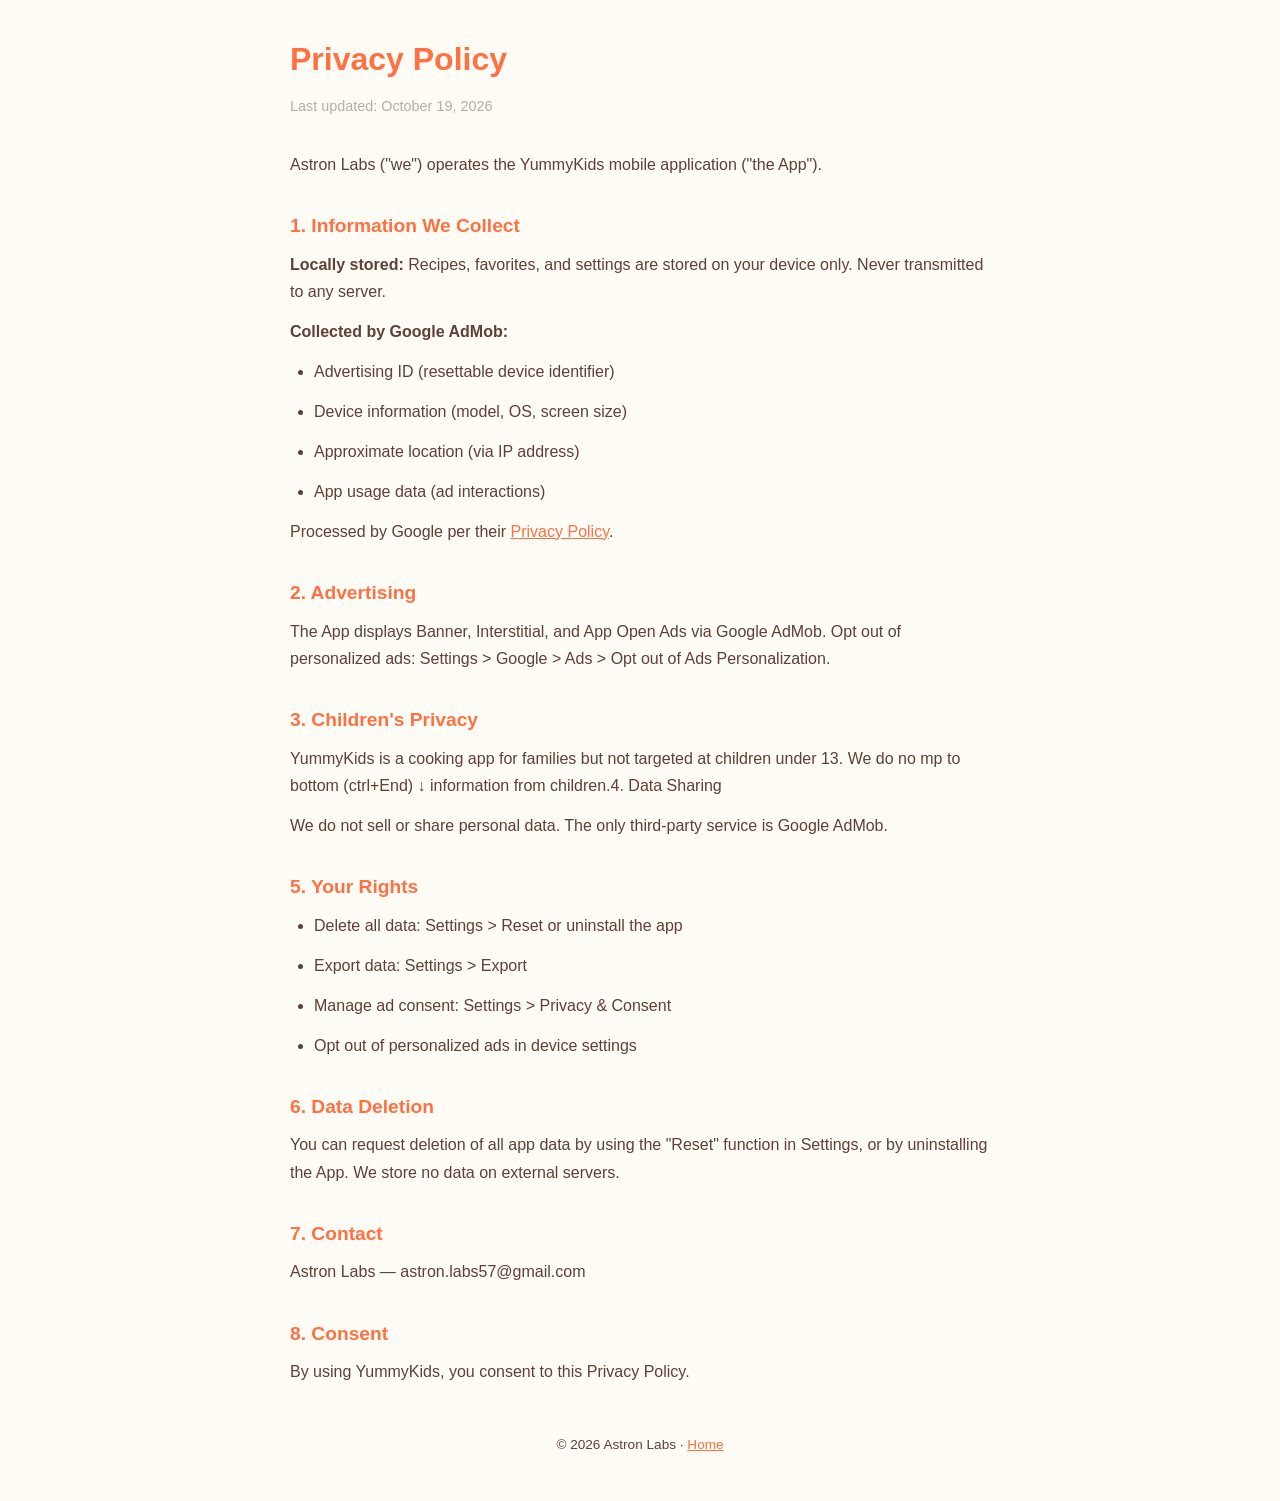
==== privacy.html @ 955a89ba "Create privacy.html" ====
<!DOCTYPE html>                                                                                                                                                                                                                   
  <html lang="en">                                                                                                                                                                                                                  
  <head>                                                                                                                                                                                                                            
      <meta charset="UTF-8">                                                                                                                                                                                                        
      <meta name="viewport" content="width=device-width, initial-scale=1.0">                                                                                                                                                        
      <title>Privacy Policy - YummyKids</title>                                                                                                                                                                                     
      <style>                                                                                                                                                                                                                       
          *{margin:0;padding:0;box-sizing:border-box}                                                                                                                                                                               
          body{font-family:-apple-system,BlinkMacSystemFont,'Segoe UI',Roboto,sans-serif;background:#FFFBF5;color:#3E2723;padding:2rem;line-height:1.7}                                                                             
          .container{max-width:700px;margin:0 auto}                                                                                                                                                                                 
          h1{color:#FF7043;margin-bottom:.5rem}                                                                                                                                                                                     
          h2{color:#FF7043;margin-top:2rem;margin-bottom:.5rem;font-size:1.2rem}                                                                                                                                                    
          p,li{color:#5D4037;margin-bottom:.8rem}                                                                                                                                                                                   
          ul{padding-left:1.5rem}                                                                                                                                                                                                   
          .updated{color:#BCAAA4;font-size:.9rem;margin-bottom:2rem}                                                                                                                                                                
          a{color:#FF7043}                                                                                                                                                                                                          
          footer{margin-top:3rem;text-align:center;font-size:.85rem;color:#BCAAA4}                                                                                                                                                  
      </style>                                                                                                                                                                                                                      
  </head>                                                                                                                                                                                                                           
  <body>                                                                                                                                                                                                                            
      <div class="container">                                                                                                                                                                                                       
          <h1>Privacy Policy</h1>                                                                                                                                                                                                   
          <p class="updated">Last updated: October 19, 2026</p>                                                                                                                                                                     
          <p>Astron Labs ("we") operates the YummyKids mobile application ("the App").</p>                                                                                                                                          
                                                                                                                                                                                                                                    
          <h2>1. Information We Collect</h2>                                                                                                                                                                                        
          <p><strong>Locally stored:</strong> Recipes, favorites, and settings are stored on your device only. Never transmitted to any server.</p>                                                                                 
          <p><strong>Collected by Google AdMob:</strong></p>                                                                                                                                                                        
          <ul>                                                                                                                                                                                                                      
              <li>Advertising ID (resettable device identifier)</li>                                                                                                                                                                
              <li>Device information (model, OS, screen size)</li>                                                                                                                                                                  
              <li>Approximate location (via IP address)</li>                                                                                                                                                                        
              <li>App usage data (ad interactions)</li>                                                                                                                                                                             
          </ul>                                                                                                                                                                                                                     
          <p>Processed by Google per their <a href="https://policies.google.com/privacy">Privacy Policy</a>.</p>                                                                                                                    
                                                                                                                                                                                                                                    
          <h2>2. Advertising</h2>                                                                                                                                                                                                   
          <p>The App displays Banner, Interstitial, and App Open Ads via Google AdMob. Opt out of personalized ads: Settings > Google > Ads > Opt out of Ads Personalization.</p>                                                   
                                                                                                                                                                                                                                    
          <h2>3. Children's Privacy</h2>                                                                                                                                                                                            
          <p>YummyKids is a cooking app for families but not targeted at children under 13. We do no   mp to bottom (ctrl+End) ↓ information from children.</

        <h2>4. Data Sharing</h2>
        <p>We do not sell or share personal data. The only third-party service is Google AdMob.</p>

        <h2>5. Your Rights</h2>
        <ul>
            <li>Delete all data: Settings > Reset or uninstall the app</li>
            <li>Export data: Settings > Export</li>
            <li>Manage ad consent: Settings > Privacy & Consent</li>
            <li>Opt out of personalized ads in device settings</li>
        </ul>

        <h2>6. Data Deletion</h2>
        <p>You can request deletion of all app data by using the "Reset" function in Settings, or by uninstalling the App. We store no data on external servers.</p>

        <h2>7. Contact</h2>
        <p>Astron Labs — astron.labs57@gmail.com</p>

        <h2>8. Consent</h2>
        <p>By using YummyKids, you consent to this Privacy Policy.</p>

        <footer><p>&copy; 2026 Astron Labs · <a href="/">Home</a></p></footer>
    </div>
</body>
</html>
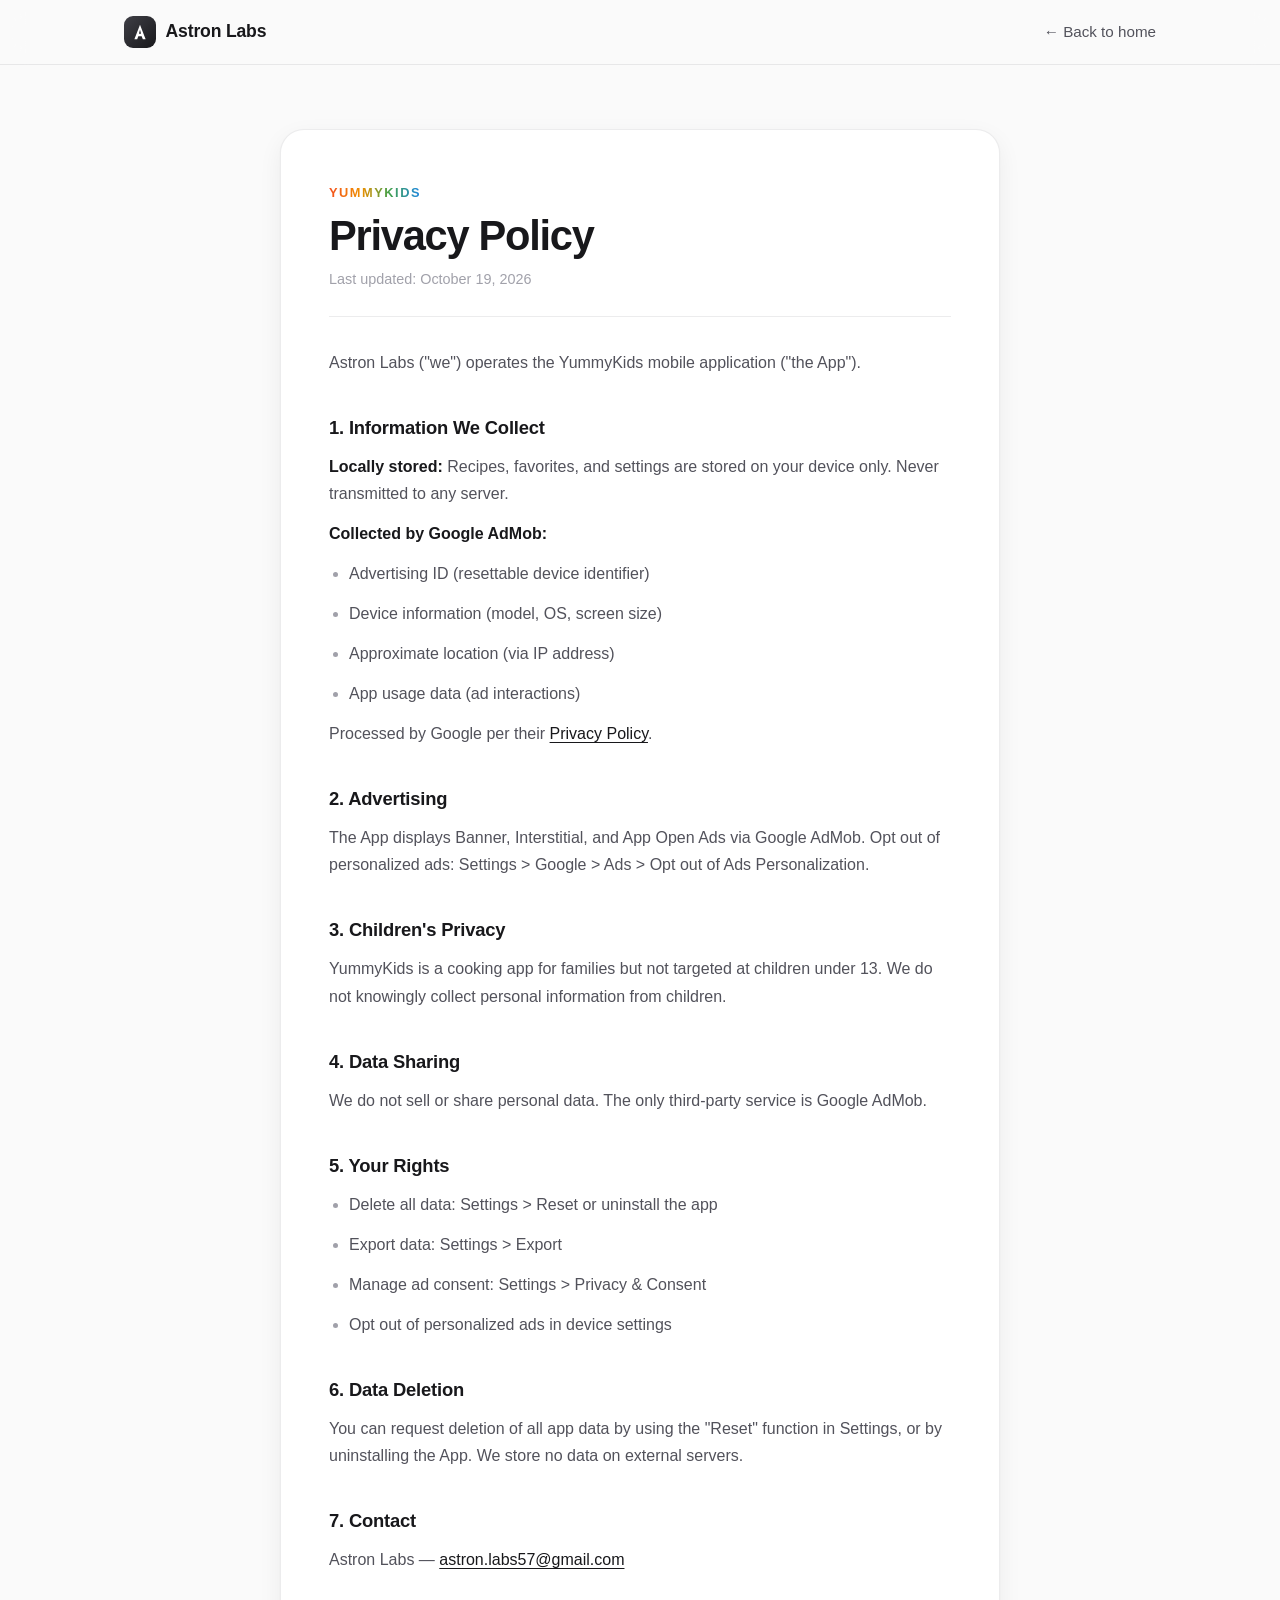
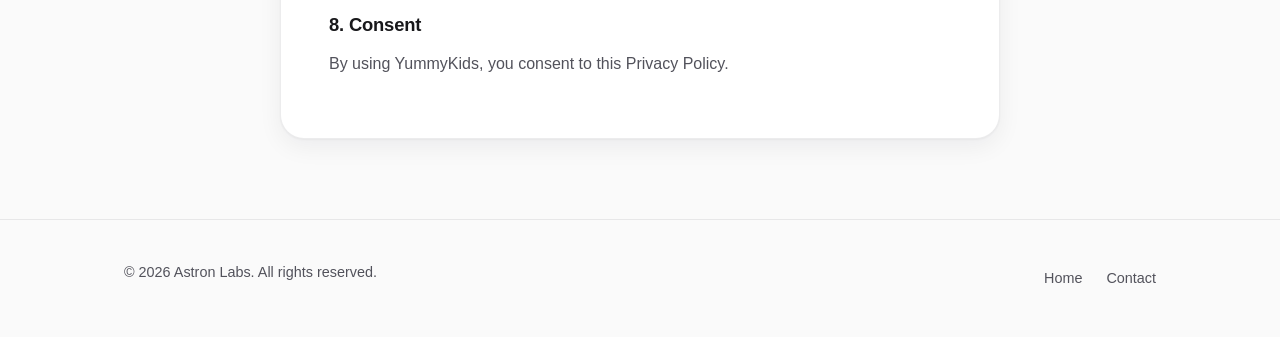
==== commit 9dd57e36: "Redesign homepage and privacy policy with monochrome brand - New landing page: sticky nav, hero, app" ====
--- a/privacy.html
+++ b/privacy.html
@@ -1,66 +1,135 @@
- <!DOCTYPE html>                                                                                                                                                                                                                   
-  <html lang="en">                                                                                                                                                                                                                  
-  <head>                                                                                                                                                                                                                            
-      <meta charset="UTF-8">                                                                                                                                                                                                        
-      <meta name="viewport" content="width=device-width, initial-scale=1.0">                                                                                                                                                        
-      <title>Privacy Policy - YummyKids</title>                                                                                                                                                                                     
-      <style>                                                                                                                                                                                                                       
-          *{margin:0;padding:0;box-sizing:border-box}                                                                                                                                                                               
-          body{font-family:-apple-system,BlinkMacSystemFont,'Segoe UI',Roboto,sans-serif;background:#FFFBF5;color:#3E2723;padding:2rem;line-height:1.7}                                                                             
-          .container{max-width:700px;margin:0 auto}                                                                                                                                                                                 
-          h1{color:#FF7043;margin-bottom:.5rem}                                                                                                                                                                                     
-          h2{color:#FF7043;margin-top:2rem;margin-bottom:.5rem;font-size:1.2rem}                                                                                                                                                    
-          p,li{color:#5D4037;margin-bottom:.8rem}                                                                                                                                                                                   
-          ul{padding-left:1.5rem}                                                                                                                                                                                                   
-          .updated{color:#BCAAA4;font-size:.9rem;margin-bottom:2rem}                                                                                                                                                                
-          a{color:#FF7043}                                                                                                                                                                                                          
-          footer{margin-top:3rem;text-align:center;font-size:.85rem;color:#BCAAA4}                                                                                                                                                  
-      </style>                                                                                                                                                                                                                      
-  </head>                                                                                                                                                                                                                           
-  <body>                                                                                                                                                                                                                            
-      <div class="container">                                                                                                                                                                                                       
-          <h1>Privacy Policy</h1>                                                                                                                                                                                                   
-          <p class="updated">Last updated: October 19, 2026</p>                                                                                                                                                                     
-          <p>Astron Labs ("we") operates the YummyKids mobile application ("the App").</p>                                                                                                                                          
-                                                                                                                                                                                                                                    
-          <h2>1. Information We Collect</h2>                                                                                                                                                                                        
-          <p><strong>Locally stored:</strong> Recipes, favorites, and settings are stored on your device only. Never transmitted to any server.</p>                                                                                 
-          <p><strong>Collected by Google AdMob:</strong></p>                                                                                                                                                                        
-          <ul>                                                                                                                                                                                                                      
-              <li>Advertising ID (resettable device identifier)</li>                                                                                                                                                                
-              <li>Device information (model, OS, screen size)</li>                                                                                                                                                                  
-              <li>Approximate location (via IP address)</li>                                                                                                                                                                        
-              <li>App usage data (ad interactions)</li>                                                                                                                                                                             
-          </ul>                                                                                                                                                                                                                     
-          <p>Processed by Google per their <a href="https://policies.google.com/privacy">Privacy Policy</a>.</p>                                                                                                                    
-                                                                                                                                                                                                                                    
-          <h2>2. Advertising</h2>                                                                                                                                                                                                   
-          <p>The App displays Banner, Interstitial, and App Open Ads via Google AdMob. Opt out of personalized ads: Settings > Google > Ads > Opt out of Ads Personalization.</p>                                                   
-                                                                                                                                                                                                                                    
-          <h2>3. Children's Privacy</h2>                                                                                                                                                                                            
-          <p>YummyKids is a cooking app for families but not targeted at children under 13. We do no   mp to bottom (ctrl+End) ↓ information from children.</
+<!DOCTYPE html>
+<html lang="en">
+<head>
+    <meta charset="UTF-8">
+    <meta name="viewport" content="width=device-width, initial-scale=1.0">
+    <title>Privacy Policy – YummyKids · Astron Labs</title>
+    <meta name="description" content="Privacy Policy for the YummyKids Android app by Astron Labs.">
+    <meta name="theme-color" content="#18181B">
+    <link rel="canonical" href="https://astronlabs.dev/privacy.html">
+    <link rel="icon" href="data:image/svg+xml,%3Csvg xmlns='http://www.w3.org/2000/svg' viewBox='0 0 64 64'%3E%3Cdefs%3E%3ClinearGradient id='g' x1='0' y1='0' x2='1' y2='1'%3E%3Cstop offset='0' stop-color='%233F3F46'/%3E%3Cstop offset='1' stop-color='%2318181B'/%3E%3C/linearGradient%3E%3C/defs%3E%3Crect width='64' height='64' rx='16' fill='url(%23g)'/%3E%3Cpath d='M32 14 46 50h-7l-3-8H28l-3 8h-7zm0 12-2.6 10h5.2z' fill='%23fff'/%3E%3C/svg%3E">
+    <style>
+        :root{
+            --bg:#FAFAFA;--surface:#FFFFFF;--text:#18181B;--muted:#52525B;--subtle:#A1A1AA;
+            --border:rgba(24,24,27,.08);--brand:#27272A;--brand-strong:#18181B;--brand-light:#3F3F46;--on-brand:#fff;
+            --accent-grad:linear-gradient(90deg,#F4511E,#EF8F00 35%,#43A047 65%,#1E88E5);
+            --shadow:0 1px 2px rgba(24,24,27,.04),0 8px 24px rgba(24,24,27,.06);
+        }
+        @media (prefers-color-scheme:dark){
+            :root{
+                --bg:#0A0A0B;--surface:#18181B;--text:#FAFAFA;--muted:#A1A1AA;--subtle:#71717A;
+                --border:rgba(255,255,255,.08);--brand:#E4E4E7;--brand-strong:#FAFAFA;--brand-light:#D4D4D8;--on-brand:#18181B;
+                --accent-grad:linear-gradient(90deg,#FF8A65,#FFC046 35%,#81C784 65%,#64B5F6);
+                --shadow:0 1px 2px rgba(0,0,0,.3),0 8px 24px rgba(0,0,0,.25);
+            }
+        }
+        *{margin:0;padding:0;box-sizing:border-box}
+        body{font-family:Inter,-apple-system,BlinkMacSystemFont,'Segoe UI',Roboto,'Helvetica Neue',Arial,sans-serif;background:var(--bg);color:var(--text);line-height:1.7;-webkit-font-smoothing:antialiased}
+        a{color:inherit}
+        a:focus-visible{outline:3px solid var(--brand);outline-offset:3px;border-radius:6px}
+        .wrap{max-width:1080px;margin:0 auto;padding:0 1.5rem}
 
-        <h2>4. Data Sharing</h2>
-        <p>We do not sell or share personal data. The only third-party service is Google AdMob.</p>
+        header{position:sticky;top:0;z-index:5;backdrop-filter:saturate(180%) blur(12px);-webkit-backdrop-filter:saturate(180%) blur(12px);background:color-mix(in srgb,var(--bg) 80%,transparent);border-bottom:1px solid var(--border)}
+        .nav{display:flex;align-items:center;justify-content:space-between;height:64px}
+        .logo{display:flex;align-items:center;gap:.6rem;font-weight:700;font-size:1.1rem;letter-spacing:-.01em;text-decoration:none}
+        .logo-mark{width:32px;height:32px;border-radius:9px;background:linear-gradient(135deg,var(--brand-light),var(--brand-strong));color:var(--on-brand);display:grid;place-items:center}
+        .back{text-decoration:none;color:var(--muted);font-size:.95rem;font-weight:500}
+        .back:hover{color:var(--text)}
 
-        <h2>5. Your Rights</h2>
-        <ul>
-            <li>Delete all data: Settings > Reset or uninstall the app</li>
-            <li>Export data: Settings > Export</li>
-            <li>Manage ad consent: Settings > Privacy & Consent</li>
-            <li>Opt out of personalized ads in device settings</li>
-        </ul>
+        main{padding:4rem 0 5rem}
+        .doc{max-width:720px;margin:0 auto;background:var(--surface);border:1px solid var(--border);border-radius:24px;box-shadow:var(--shadow);padding:3rem}
+        .kicker{font-weight:700;font-size:.8rem;letter-spacing:.12em;text-transform:uppercase;background:var(--accent-grad);-webkit-background-clip:text;background-clip:text;color:transparent}
+        h1{font-size:clamp(2rem,5vw,2.6rem);letter-spacing:-.03em;line-height:1.15;margin:.4rem 0 .5rem}
+        .updated{color:var(--subtle);font-size:.9rem;margin-bottom:2rem;padding-bottom:1.5rem;border-bottom:1px solid var(--border)}
+        h2{font-size:1.15rem;letter-spacing:-.01em;margin:2.25rem 0 .6rem}
+        p,li{color:var(--muted);margin-bottom:.8rem}
+        strong{color:var(--text)}
+        ul{padding-left:1.25rem}
+        li::marker{color:var(--subtle)}
+        .doc a{text-decoration:underline;text-underline-offset:3px;color:var(--text)}
 
-        <h2>6. Data Deletion</h2>
-        <p>You can request deletion of all app data by using the "Reset" function in Settings, or by uninstalling the App. We store no data on external servers.</p>
+        footer{padding:2.5rem 0;border-top:1px solid var(--border);color:var(--subtle);font-size:.9rem}
+        .foot{display:flex;justify-content:space-between;align-items:center;gap:1rem;flex-wrap:wrap}
+        .foot nav{display:flex;gap:1.5rem}
+        .foot a{text-decoration:none;color:var(--muted)}
+        .foot a:hover{color:var(--brand-strong)}
 
-        <h2>7. Contact</h2>
-        <p>Astron Labs — astron.labs57@gmail.com</p>
+        @media (max-width:640px){
+            main{padding:2rem 0 3rem}
+            .doc{padding:1.75rem 1.35rem;border-radius:18px}
+            .foot{flex-direction:column;text-align:center}
+        }
+    </style>
+</head>
+<body>
+    <header>
+        <div class="wrap nav">
+            <a class="logo" href="/" aria-label="Astron Labs home">
+                <span class="logo-mark" aria-hidden="true">
+                    <svg width="18" height="18" viewBox="0 0 64 64"><path d="M32 6 52 58h-10l-4-11H26l-4 11H12zm0 18-3.8 14h7.6z" fill="currentColor"/></svg>
+                </span>
+                Astron Labs
+            </a>
+            <a class="back" href="/">&larr; Back to home</a>
+        </div>
+    </header>
 
-        <h2>8. Consent</h2>
-        <p>By using YummyKids, you consent to this Privacy Policy.</p>
+    <main>
+        <div class="wrap">
+            <article class="doc">
+                <span class="kicker">YummyKids</span>
+                <h1>Privacy Policy</h1>
+                <p class="updated">Last updated: October 19, 2026</p>
+                <p>Astron Labs ("we") operates the YummyKids mobile application ("the App").</p>
 
-        <footer><p>&copy; 2026 Astron Labs · <a href="/">Home</a></p></footer>
-    </div>
+                <h2>1. Information We Collect</h2>
+                <p><strong>Locally stored:</strong> Recipes, favorites, and settings are stored on your device only. Never transmitted to any server.</p>
+                <p><strong>Collected by Google AdMob:</strong></p>
+                <ul>
+                    <li>Advertising ID (resettable device identifier)</li>
+                    <li>Device information (model, OS, screen size)</li>
+                    <li>Approximate location (via IP address)</li>
+                    <li>App usage data (ad interactions)</li>
+                </ul>
+                <p>Processed by Google per their <a href="https://policies.google.com/privacy" target="_blank" rel="noopener">Privacy Policy</a>.</p>
+
+                <h2>2. Advertising</h2>
+                <p>The App displays Banner, Interstitial, and App Open Ads via Google AdMob. Opt out of personalized ads: Settings &gt; Google &gt; Ads &gt; Opt out of Ads Personalization.</p>
+
+                <h2>3. Children's Privacy</h2>
+                <p>YummyKids is a cooking app for families but not targeted at children under 13. We do not knowingly collect personal information from children.</p>
+
+                <h2>4. Data Sharing</h2>
+                <p>We do not sell or share personal data. The only third-party service is Google AdMob.</p>
+
+                <h2>5. Your Rights</h2>
+                <ul>
+                    <li>Delete all data: Settings &gt; Reset or uninstall the app</li>
+                    <li>Export data: Settings &gt; Export</li>
+                    <li>Manage ad consent: Settings &gt; Privacy &amp; Consent</li>
+                    <li>Opt out of personalized ads in device settings</li>
+                </ul>
+
+                <h2>6. Data Deletion</h2>
+                <p>You can request deletion of all app data by using the "Reset" function in Settings, or by uninstalling the App. We store no data on external servers.</p>
+
+                <h2>7. Contact</h2>
+                <p>Astron Labs — <a href="mailto:astron.labs57@gmail.com">astron.labs57@gmail.com</a></p>
+
+                <h2>8. Consent</h2>
+                <p>By using YummyKids, you consent to this Privacy Policy.</p>
+            </article>
+        </div>
+    </main>
+
+    <footer>
+        <div class="wrap foot">
+            <p>&copy; 2026 Astron Labs. All rights reserved.</p>
+            <nav aria-label="Footer">
+                <a href="/">Home</a>
+                <a href="mailto:astron.labs57@gmail.com">Contact</a>
+            </nav>
+        </div>
+    </footer>
 </body>
-</html>            
+</html>
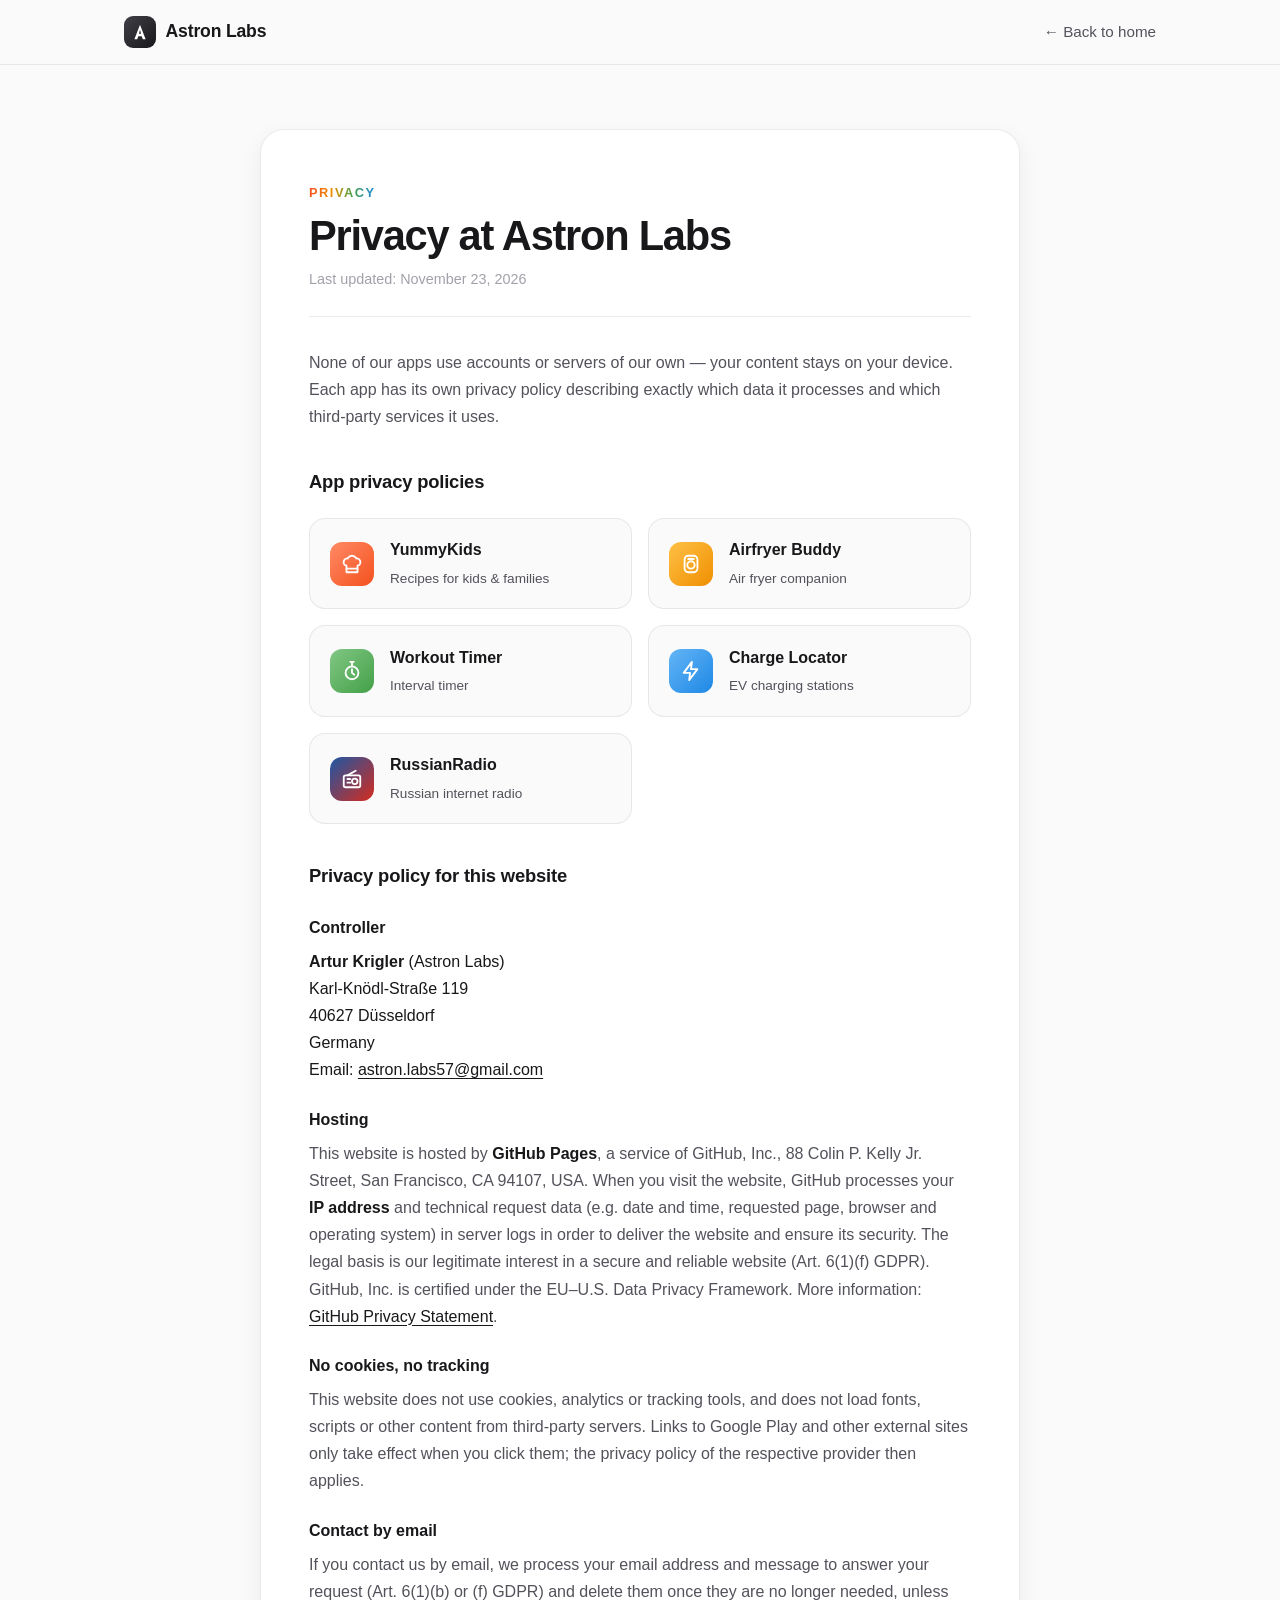
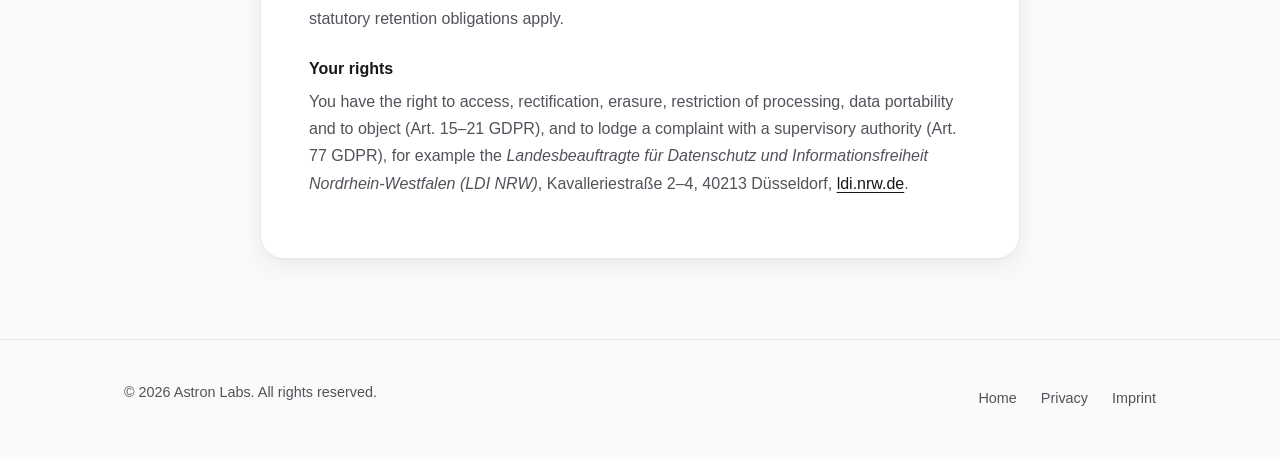
==== commit 6cc9ead4: "Add per-app privacy policies, imprint and RussianRadio policy - Per-app policies under /privacy/ (Yu" ====
--- a/privacy.html
+++ b/privacy.html
@@ -3,71 +3,18 @@
 <head>
     <meta charset="UTF-8">
     <meta name="viewport" content="width=device-width, initial-scale=1.0">
-    <title>Privacy Policy – YummyKids · Astron Labs</title>
-    <meta name="description" content="Privacy Policy for the YummyKids Android app by Astron Labs.">
+    <title>Privacy · Astron Labs</title>
+    <meta name="description" content="Privacy policies for all Astron Labs apps and for the astronlabs.dev website.">
     <meta name="theme-color" content="#18181B">
     <link rel="canonical" href="https://astronlabs.dev/privacy.html">
     <link rel="icon" href="data:image/svg+xml,%3Csvg xmlns='http://www.w3.org/2000/svg' viewBox='0 0 64 64'%3E%3Cdefs%3E%3ClinearGradient id='g' x1='0' y1='0' x2='1' y2='1'%3E%3Cstop offset='0' stop-color='%233F3F46'/%3E%3Cstop offset='1' stop-color='%2318181B'/%3E%3C/linearGradient%3E%3C/defs%3E%3Crect width='64' height='64' rx='16' fill='url(%23g)'/%3E%3Cpath d='M32 14 46 50h-7l-3-8H28l-3 8h-7zm0 12-2.6 10h5.2z' fill='%23fff'/%3E%3C/svg%3E">
-    <style>
-        :root{
-            --bg:#FAFAFA;--surface:#FFFFFF;--text:#18181B;--muted:#52525B;--subtle:#A1A1AA;
-            --border:rgba(24,24,27,.08);--brand:#27272A;--brand-strong:#18181B;--brand-light:#3F3F46;--on-brand:#fff;
-            --accent-grad:linear-gradient(90deg,#F4511E,#EF8F00 35%,#43A047 65%,#1E88E5);
-            --shadow:0 1px 2px rgba(24,24,27,.04),0 8px 24px rgba(24,24,27,.06);
-        }
-        @media (prefers-color-scheme:dark){
-            :root{
-                --bg:#0A0A0B;--surface:#18181B;--text:#FAFAFA;--muted:#A1A1AA;--subtle:#71717A;
-                --border:rgba(255,255,255,.08);--brand:#E4E4E7;--brand-strong:#FAFAFA;--brand-light:#D4D4D8;--on-brand:#18181B;
-                --accent-grad:linear-gradient(90deg,#FF8A65,#FFC046 35%,#81C784 65%,#64B5F6);
-                --shadow:0 1px 2px rgba(0,0,0,.3),0 8px 24px rgba(0,0,0,.25);
-            }
-        }
-        *{margin:0;padding:0;box-sizing:border-box}
-        body{font-family:Inter,-apple-system,BlinkMacSystemFont,'Segoe UI',Roboto,'Helvetica Neue',Arial,sans-serif;background:var(--bg);color:var(--text);line-height:1.7;-webkit-font-smoothing:antialiased}
-        a{color:inherit}
-        a:focus-visible{outline:3px solid var(--brand);outline-offset:3px;border-radius:6px}
-        .wrap{max-width:1080px;margin:0 auto;padding:0 1.5rem}
-
-        header{position:sticky;top:0;z-index:5;backdrop-filter:saturate(180%) blur(12px);-webkit-backdrop-filter:saturate(180%) blur(12px);background:color-mix(in srgb,var(--bg) 80%,transparent);border-bottom:1px solid var(--border)}
-        .nav{display:flex;align-items:center;justify-content:space-between;height:64px}
-        .logo{display:flex;align-items:center;gap:.6rem;font-weight:700;font-size:1.1rem;letter-spacing:-.01em;text-decoration:none}
-        .logo-mark{width:32px;height:32px;border-radius:9px;background:linear-gradient(135deg,var(--brand-light),var(--brand-strong));color:var(--on-brand);display:grid;place-items:center}
-        .back{text-decoration:none;color:var(--muted);font-size:.95rem;font-weight:500}
-        .back:hover{color:var(--text)}
-
-        main{padding:4rem 0 5rem}
-        .doc{max-width:720px;margin:0 auto;background:var(--surface);border:1px solid var(--border);border-radius:24px;box-shadow:var(--shadow);padding:3rem}
-        .kicker{font-weight:700;font-size:.8rem;letter-spacing:.12em;text-transform:uppercase;background:var(--accent-grad);-webkit-background-clip:text;background-clip:text;color:transparent}
-        h1{font-size:clamp(2rem,5vw,2.6rem);letter-spacing:-.03em;line-height:1.15;margin:.4rem 0 .5rem}
-        .updated{color:var(--subtle);font-size:.9rem;margin-bottom:2rem;padding-bottom:1.5rem;border-bottom:1px solid var(--border)}
-        h2{font-size:1.15rem;letter-spacing:-.01em;margin:2.25rem 0 .6rem}
-        p,li{color:var(--muted);margin-bottom:.8rem}
-        strong{color:var(--text)}
-        ul{padding-left:1.25rem}
-        li::marker{color:var(--subtle)}
-        .doc a{text-decoration:underline;text-underline-offset:3px;color:var(--text)}
-
-        footer{padding:2.5rem 0;border-top:1px solid var(--border);color:var(--subtle);font-size:.9rem}
-        .foot{display:flex;justify-content:space-between;align-items:center;gap:1rem;flex-wrap:wrap}
-        .foot nav{display:flex;gap:1.5rem}
-        .foot a{text-decoration:none;color:var(--muted)}
-        .foot a:hover{color:var(--brand-strong)}
-
-        @media (max-width:640px){
-            main{padding:2rem 0 3rem}
-            .doc{padding:1.75rem 1.35rem;border-radius:18px}
-            .foot{flex-direction:column;text-align:center}
-        }
-    </style>
+    <link rel="stylesheet" href="/assets/legal.css">
 </head>
 <body>
     <header>
         <div class="wrap nav">
             <a class="logo" href="/" aria-label="Astron Labs home">
-                <span class="logo-mark" aria-hidden="true">
-                    <svg width="18" height="18" viewBox="0 0 64 64"><path d="M32 6 52 58h-10l-4-11H26l-4 11H12zm0 18-3.8 14h7.6z" fill="currentColor"/></svg>
-                </span>
+                <span class="logo-mark" aria-hidden="true"><svg width="18" height="18" viewBox="0 0 64 64"><path d="M32 6 52 58h-10l-4-11H26l-4 11H12zm0 18-3.8 14h7.6z" fill="currentColor"/></svg></span>
                 Astron Labs
             </a>
             <a class="back" href="/">&larr; Back to home</a>
@@ -77,47 +24,57 @@
     <main>
         <div class="wrap">
             <article class="doc">
-                <span class="kicker">YummyKids</span>
-                <h1>Privacy Policy</h1>
-                <p class="updated">Last updated: October 19, 2026</p>
-                <p>Astron Labs ("we") operates the YummyKids mobile application ("the App").</p>
+                <span class="kicker">Privacy</span>
+                <h1>Privacy at Astron Labs</h1>
+                <p class="updated">Last updated: November 23, 2026</p>
 
-                <h2>1. Information We Collect</h2>
-                <p><strong>Locally stored:</strong> Recipes, favorites, and settings are stored on your device only. Never transmitted to any server.</p>
-                <p><strong>Collected by Google AdMob:</strong></p>
-                <ul>
-                    <li>Advertising ID (resettable device identifier)</li>
-                    <li>Device information (model, OS, screen size)</li>
-                    <li>Approximate location (via IP address)</li>
-                    <li>App usage data (ad interactions)</li>
-                </ul>
-                <p>Processed by Google per their <a href="https://policies.google.com/privacy" target="_blank" rel="noopener">Privacy Policy</a>.</p>
+                <p>None of our apps use accounts or servers of our own — your content stays on your device. Each app has its own privacy policy describing exactly which data it processes and which third-party services it uses.</p>
 
-                <h2>2. Advertising</h2>
-                <p>The App displays Banner, Interstitial, and App Open Ads via Google AdMob. Opt out of personalized ads: Settings &gt; Google &gt; Ads &gt; Opt out of Ads Personalization.</p>
+                <h2 id="apps">App privacy policies</h2>
+                <div class="policies">
+                    <a class="policy" style="--c:#F4511E;--c1:#FF8A65" href="/privacy/yummykids.html">
+                        <span class="policy-icon" aria-hidden="true"><svg viewBox="0 0 24 24" fill="none" stroke="currentColor" stroke-width="2" stroke-linecap="round" stroke-linejoin="round"><path d="M6 13.87A4 4 0 0 1 7.41 6a5.11 5.11 0 0 1 1.05-1.54 5 5 0 0 1 7.08 0A5.11 5.11 0 0 1 16.59 6 4 4 0 0 1 18 13.87V21H6z"/><path d="M6 17h12"/></svg></span>
+                        <span><strong>YummyKids</strong><span class="sub">Recipes for kids &amp; families</span></span>
+                    </a>
+                    <a class="policy" style="--c:#EF8F00;--c1:#FFC046" href="/privacy/airfryerbuddy.html">
+                        <span class="policy-icon" aria-hidden="true"><svg viewBox="0 0 24 24" fill="none" stroke="currentColor" stroke-width="2" stroke-linecap="round" stroke-linejoin="round"><rect x="5" y="3" width="14" height="18" rx="4"/><circle cx="12" cy="13" r="4"/><path d="M9 6.5h6"/></svg></span>
+                        <span><strong>Airfryer Buddy</strong><span class="sub">Air fryer companion</span></span>
+                    </a>
+                    <a class="policy" style="--c:#43A047;--c1:#81C784" href="/privacy/workouttimer.html">
+                        <span class="policy-icon" aria-hidden="true"><svg viewBox="0 0 24 24" fill="none" stroke="currentColor" stroke-width="2" stroke-linecap="round" stroke-linejoin="round"><circle cx="12" cy="14" r="7"/><path d="M12 10v4l2.5 2M10 2h4M12 2v5"/></svg></span>
+                        <span><strong>Workout Timer</strong><span class="sub">Interval timer</span></span>
+                    </a>
+                    <a class="policy" style="--c:#1E88E5;--c1:#64B5F6" href="/privacy/chargelocator.html">
+                        <span class="policy-icon" aria-hidden="true"><svg viewBox="0 0 24 24" fill="none" stroke="currentColor" stroke-width="2" stroke-linecap="round" stroke-linejoin="round"><path d="M13 2 4 14h7l-1 8 9-12h-7z"/></svg></span>
+                        <span><strong>Charge Locator</strong><span class="sub">EV charging stations</span></span>
+                    </a>
+                    <a class="policy" style="--c:#D52B1E;--c1:#1C57A5" href="/privacy/russianradio.html">
+                        <span class="policy-icon" aria-hidden="true"><svg viewBox="0 0 24 24" fill="none" stroke="currentColor" stroke-width="2" stroke-linecap="round" stroke-linejoin="round"><rect x="3" y="8" width="18" height="13" rx="2"/><path d="m7 8 9-5"/><circle cx="15" cy="14.5" r="3"/><path d="M7 12h3M7 16h3"/></svg></span>
+                        <span><strong>RussianRadio</strong><span class="sub">Russian internet radio</span></span>
+                    </a>
+                </div>
 
-                <h2>3. Children's Privacy</h2>
-                <p>YummyKids is a cooking app for families but not targeted at children under 13. We do not knowingly collect personal information from children.</p>
+                <h2 id="website">Privacy policy for this website</h2>
+                <h3>Controller</h3>
+                <address>
+                    <strong>Artur Krigler</strong> (Astron Labs)<br>
+                    Karl-Knödl-Straße 119<br>
+                    40627 Düsseldorf<br>
+                    Germany<br>
+                    Email: <a href="mailto:astron.labs57@gmail.com">astron.labs57@gmail.com</a>
+                </address>
 
-                <h2>4. Data Sharing</h2>
-                <p>We do not sell or share personal data. The only third-party service is Google AdMob.</p>
+                <h3>Hosting</h3>
+                <p>This website is hosted by <strong>GitHub Pages</strong>, a service of GitHub, Inc., 88 Colin P. Kelly Jr. Street, San Francisco, CA 94107, USA. When you visit the website, GitHub processes your <strong>IP address</strong> and technical request data (e.g. date and time, requested page, browser and operating system) in server logs in order to deliver the website and ensure its security. The legal basis is our legitimate interest in a secure and reliable website (Art. 6(1)(f) GDPR). GitHub, Inc. is certified under the EU–U.S. Data Privacy Framework. More information: <a href="https://docs.github.com/en/site-policy/privacy-policies/github-general-privacy-statement" target="_blank" rel="noopener">GitHub Privacy Statement</a>.</p>
 
-                <h2>5. Your Rights</h2>
-                <ul>
-                    <li>Delete all data: Settings &gt; Reset or uninstall the app</li>
-                    <li>Export data: Settings &gt; Export</li>
-                    <li>Manage ad consent: Settings &gt; Privacy &amp; Consent</li>
-                    <li>Opt out of personalized ads in device settings</li>
-                </ul>
+                <h3>No cookies, no tracking</h3>
+                <p>This website does not use cookies, analytics or tracking tools, and does not load fonts, scripts or other content from third-party servers. Links to Google Play and other external sites only take effect when you click them; the privacy policy of the respective provider then applies.</p>
 
-                <h2>6. Data Deletion</h2>
-                <p>You can request deletion of all app data by using the "Reset" function in Settings, or by uninstalling the App. We store no data on external servers.</p>
+                <h3>Contact by email</h3>
+                <p>If you contact us by email, we process your email address and message to answer your request (Art. 6(1)(b) or (f) GDPR) and delete them once they are no longer needed, unless statutory retention obligations apply.</p>
 
-                <h2>7. Contact</h2>
-                <p>Astron Labs — <a href="mailto:astron.labs57@gmail.com">astron.labs57@gmail.com</a></p>
-
-                <h2>8. Consent</h2>
-                <p>By using YummyKids, you consent to this Privacy Policy.</p>
+                <h3>Your rights</h3>
+                <p>You have the right to access, rectification, erasure, restriction of processing, data portability and to object (Art. 15–21 GDPR), and to lodge a complaint with a supervisory authority (Art. 77 GDPR), for example the <em>Landesbeauftragte für Datenschutz und Informationsfreiheit Nordrhein-Westfalen (LDI NRW)</em>, Kavalleriestraße 2–4, 40213 Düsseldorf, <a href="https://www.ldi.nrw.de" target="_blank" rel="noopener">ldi.nrw.de</a>.</p>
             </article>
         </div>
     </main>
@@ -127,7 +84,8 @@
             <p>&copy; 2026 Astron Labs. All rights reserved.</p>
             <nav aria-label="Footer">
                 <a href="/">Home</a>
-                <a href="mailto:astron.labs57@gmail.com">Contact</a>
+                <a href="/privacy.html">Privacy</a>
+                <a href="/impressum.html">Imprint</a>
             </nav>
         </div>
     </footer>
--- a/assets/legal.css
+++ b/assets/legal.css
@@ -0,0 +1,87 @@
+/* Shared styles for legal pages (privacy policies, imprint). Matches the monochrome brand of index.html. */
+:root{
+    --bg:#FAFAFA;--surface:#FFFFFF;--text:#18181B;--muted:#52525B;--subtle:#A1A1AA;
+    --border:rgba(24,24,27,.08);--brand:#27272A;--brand-strong:#18181B;--brand-light:#3F3F46;--on-brand:#fff;
+    --accent-grad:linear-gradient(90deg,#F4511E,#EF8F00 35%,#43A047 65%,#1E88E5);
+    --shadow:0 1px 2px rgba(24,24,27,.04),0 8px 24px rgba(24,24,27,.06);
+    --shadow-lg:0 2px 4px rgba(24,24,27,.05),0 20px 40px rgba(24,24,27,.10);
+}
+@media (prefers-color-scheme:dark){
+    :root{
+        --bg:#0A0A0B;--surface:#18181B;--text:#FAFAFA;--muted:#A1A1AA;--subtle:#71717A;
+        --border:rgba(255,255,255,.08);--brand:#E4E4E7;--brand-strong:#FAFAFA;--brand-light:#D4D4D8;--on-brand:#18181B;
+        --accent-grad:linear-gradient(90deg,#FF8A65,#FFC046 35%,#81C784 65%,#64B5F6);
+        --shadow:0 1px 2px rgba(0,0,0,.3),0 8px 24px rgba(0,0,0,.25);
+        --shadow-lg:0 2px 4px rgba(0,0,0,.3),0 20px 40px rgba(0,0,0,.4);
+    }
+}
+*{margin:0;padding:0;box-sizing:border-box}
+body{font-family:Inter,-apple-system,BlinkMacSystemFont,'Segoe UI',Roboto,'Helvetica Neue',Arial,sans-serif;background:var(--bg);color:var(--text);line-height:1.7;-webkit-font-smoothing:antialiased}
+a{color:inherit}
+a:focus-visible{outline:3px solid var(--brand);outline-offset:3px;border-radius:6px}
+.wrap{max-width:1080px;margin:0 auto;padding:0 1.5rem}
+
+/* Header */
+header{position:sticky;top:0;z-index:5;backdrop-filter:saturate(180%) blur(12px);-webkit-backdrop-filter:saturate(180%) blur(12px);background:color-mix(in srgb,var(--bg) 80%,transparent);border-bottom:1px solid var(--border)}
+.nav{display:flex;align-items:center;justify-content:space-between;height:64px;gap:1rem}
+.logo{display:flex;align-items:center;gap:.6rem;font-weight:700;font-size:1.1rem;letter-spacing:-.01em;text-decoration:none}
+.logo-mark{width:32px;height:32px;border-radius:9px;background:linear-gradient(135deg,var(--brand-light),var(--brand-strong));color:var(--on-brand);display:grid;place-items:center}
+.back{text-decoration:none;color:var(--muted);font-size:.95rem;font-weight:500}
+.back:hover{color:var(--text)}
+
+/* Document */
+main{padding:4rem 0 5rem}
+.doc{max-width:760px;margin:0 auto;background:var(--surface);border:1px solid var(--border);border-radius:24px;box-shadow:var(--shadow);padding:3rem}
+.kicker{font-weight:700;font-size:.8rem;letter-spacing:.12em;text-transform:uppercase;background:var(--accent-grad);-webkit-background-clip:text;background-clip:text;color:transparent}
+h1{font-size:clamp(2rem,5vw,2.6rem);letter-spacing:-.03em;line-height:1.15;margin:.4rem 0 .5rem}
+.updated{color:var(--subtle);font-size:.9rem;margin-bottom:2rem;padding-bottom:1.5rem;border-bottom:1px solid var(--border)}
+h2{font-size:1.15rem;letter-spacing:-.01em;margin:2.25rem 0 .6rem;scroll-margin-top:84px}
+h3{font-size:1rem;margin:1.4rem 0 .4rem}
+p,li,dd{color:var(--muted);margin-bottom:.8rem}
+strong{color:var(--text)}
+ul{padding-left:1.25rem}
+li::marker{color:var(--subtle)}
+.doc a{text-decoration:underline;text-underline-offset:3px;color:var(--text);overflow-wrap:anywhere}
+address{font-style:normal;color:var(--text);margin-bottom:.8rem}
+
+/* Table of contents */
+.toc{background:var(--bg);border:1px solid var(--border);border-radius:16px;padding:1.25rem 1.5rem;margin-bottom:1rem}
+.toc p{font-weight:600;color:var(--text);margin-bottom:.4rem;font-size:.95rem}
+.toc ol{padding-left:1.25rem;columns:2;column-gap:2rem}
+.toc li{margin-bottom:.2rem;font-size:.92rem}
+.doc .toc a{text-decoration:none;color:var(--muted)}
+.doc .toc a:hover{color:var(--text)}
+
+/* Data table */
+.table-wrap{overflow-x:auto;margin:.5rem 0 1rem}
+table{width:100%;border-collapse:collapse;font-size:.92rem}
+th,td{text-align:left;padding:.65rem .75rem;border-bottom:1px solid var(--border);vertical-align:top}
+th{color:var(--text);font-weight:600;background:var(--bg)}
+td{color:var(--muted)}
+
+.note{border-left:3px solid var(--brand);background:var(--bg);padding:.9rem 1.1rem;border-radius:0 12px 12px 0;margin:1rem 0}
+.note p{margin:0}
+
+/* Policy overview cards */
+.policies{display:grid;grid-template-columns:repeat(auto-fit,minmax(min(100%,300px),1fr));gap:1rem;margin:1.25rem 0 .5rem}
+.doc a.policy{display:flex;align-items:center;gap:1rem;padding:1.1rem 1.25rem;border:1px solid var(--border);border-radius:16px;text-decoration:none;background:var(--bg);transition:transform .15s,box-shadow .15s}
+.doc a.policy:hover{transform:translateY(-2px);box-shadow:var(--shadow-lg)}
+.policy-icon{flex:none;width:44px;height:44px;border-radius:12px;display:grid;place-items:center;background:linear-gradient(135deg,var(--c1),var(--c))}
+.policy-icon svg{width:22px;height:22px;color:#fff}
+.policy strong{display:block}
+.policy span.sub{font-size:.85rem;color:var(--muted)}
+
+/* Footer */
+footer{padding:2.5rem 0;border-top:1px solid var(--border);color:var(--subtle);font-size:.9rem}
+.foot{display:flex;justify-content:space-between;align-items:center;gap:1rem;flex-wrap:wrap}
+.foot nav{display:flex;gap:1.5rem;flex-wrap:wrap}
+.foot a{text-decoration:none;color:var(--muted)}
+.foot a:hover{color:var(--brand-strong)}
+
+@media (max-width:640px){
+    main{padding:2rem 0 3rem}
+    .doc{padding:1.75rem 1.35rem;border-radius:18px}
+    .toc ol{columns:1}
+    .foot{flex-direction:column;text-align:center}
+}
+@media (prefers-reduced-motion:reduce){*{transition:none!important}}
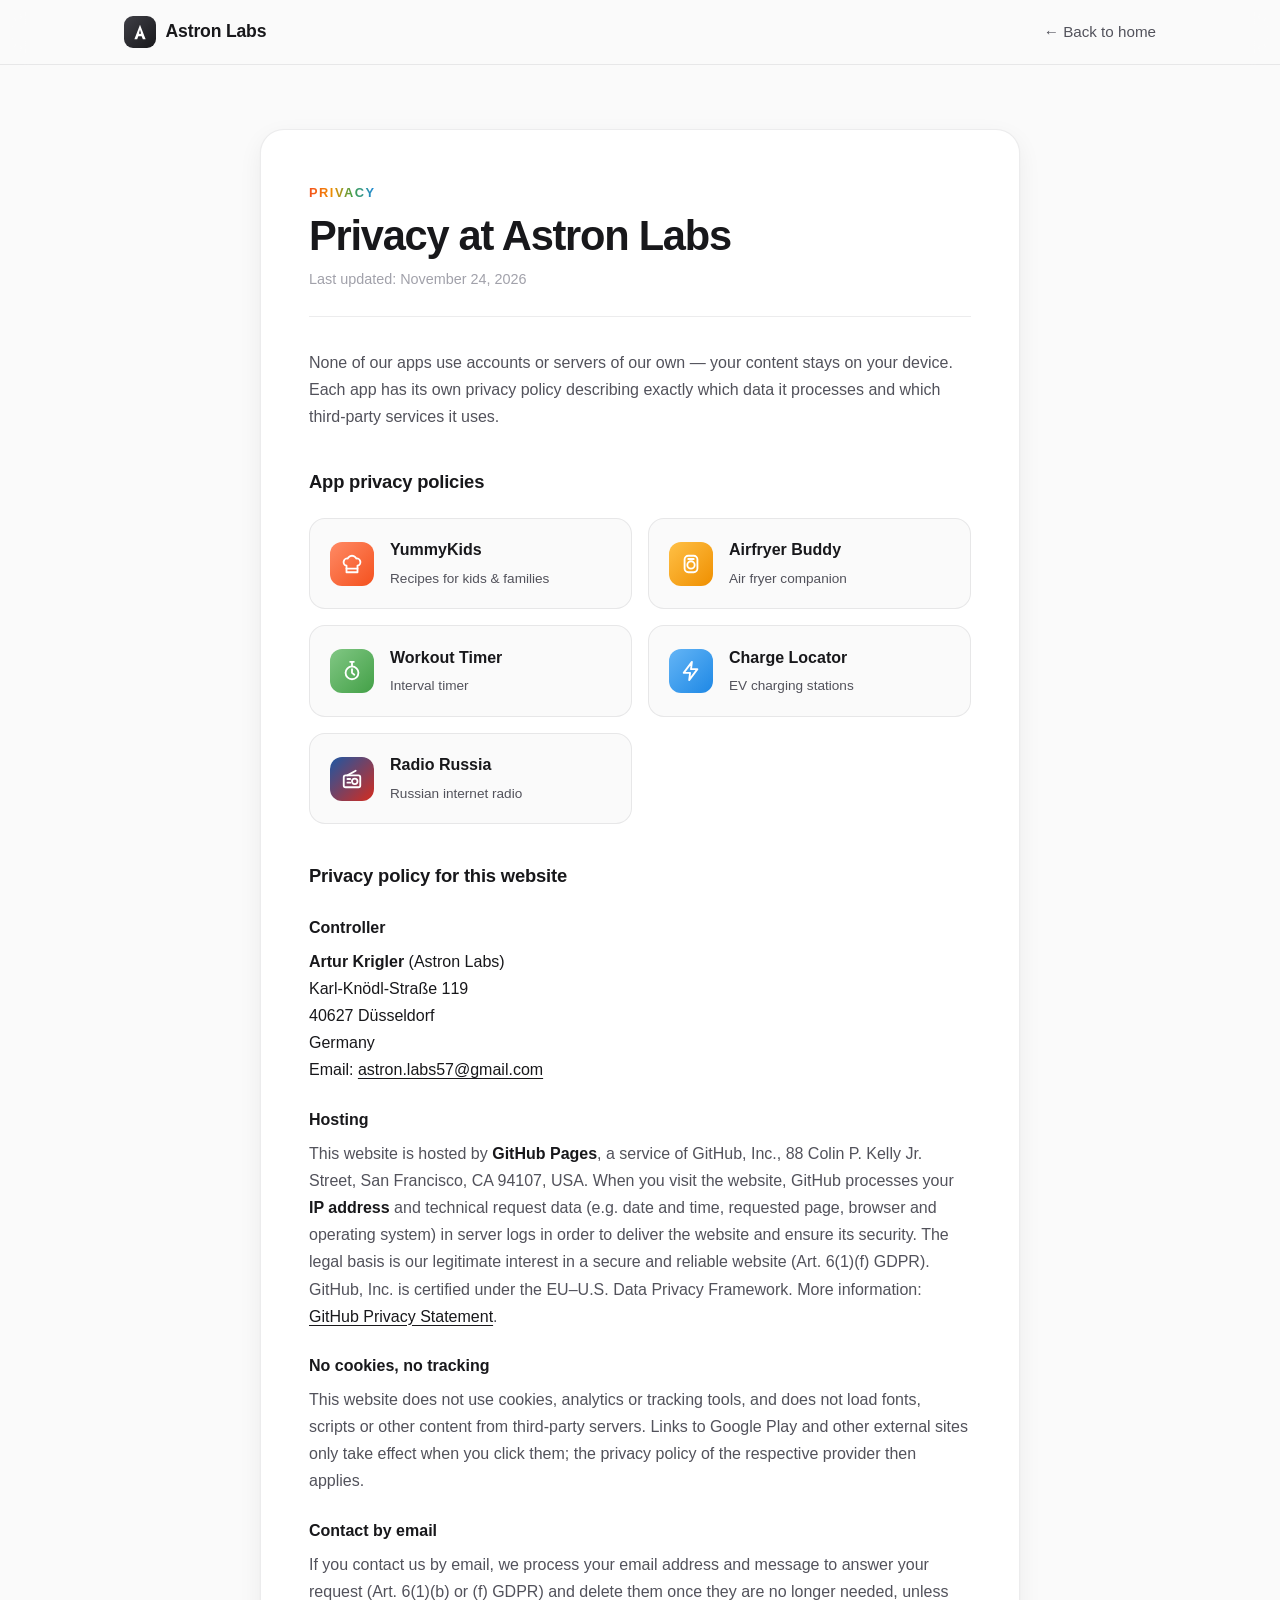
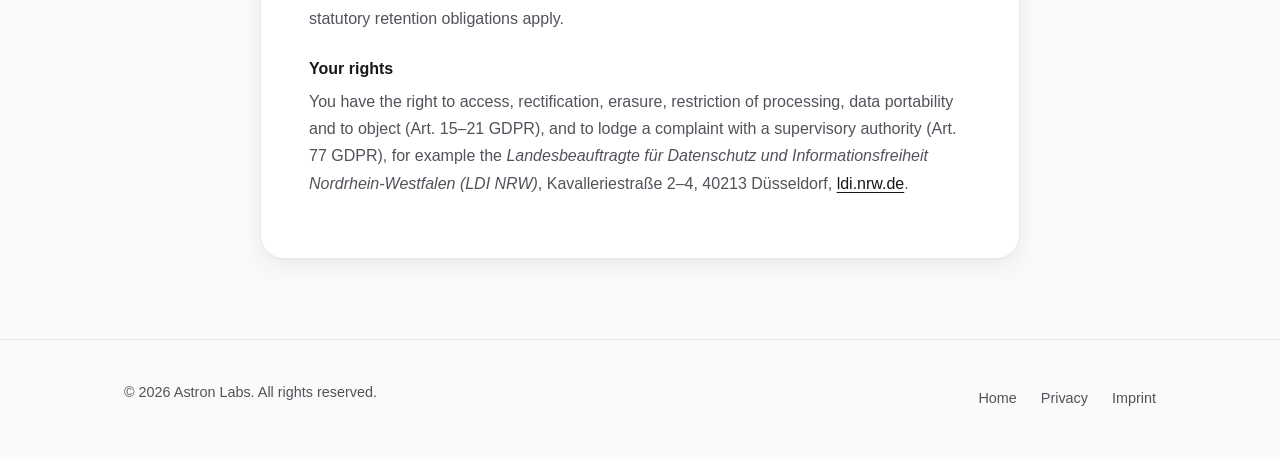
==== commit ca07fe99: "Rename RussianRadio policy to Radio Russia, keep redirect App was renamed to Radio Russia (com.astro" ====
--- a/privacy.html
+++ b/privacy.html
@@ -26,7 +26,7 @@
             <article class="doc">
                 <span class="kicker">Privacy</span>
                 <h1>Privacy at Astron Labs</h1>
-                <p class="updated">Last updated: November 23, 2026</p>
+                <p class="updated">Last updated: November 24, 2026</p>
 
                 <p>None of our apps use accounts or servers of our own — your content stays on your device. Each app has its own privacy policy describing exactly which data it processes and which third-party services it uses.</p>
 
@@ -48,9 +48,9 @@
                         <span class="policy-icon" aria-hidden="true"><svg viewBox="0 0 24 24" fill="none" stroke="currentColor" stroke-width="2" stroke-linecap="round" stroke-linejoin="round"><path d="M13 2 4 14h7l-1 8 9-12h-7z"/></svg></span>
                         <span><strong>Charge Locator</strong><span class="sub">EV charging stations</span></span>
                     </a>
-                    <a class="policy" style="--c:#D52B1E;--c1:#1C57A5" href="/privacy/russianradio.html">
+                    <a class="policy" style="--c:#D52B1E;--c1:#1C57A5" href="/privacy/radiorussia.html">
                         <span class="policy-icon" aria-hidden="true"><svg viewBox="0 0 24 24" fill="none" stroke="currentColor" stroke-width="2" stroke-linecap="round" stroke-linejoin="round"><rect x="3" y="8" width="18" height="13" rx="2"/><path d="m7 8 9-5"/><circle cx="15" cy="14.5" r="3"/><path d="M7 12h3M7 16h3"/></svg></span>
-                        <span><strong>RussianRadio</strong><span class="sub">Russian internet radio</span></span>
+                        <span><strong>Radio Russia</strong><span class="sub">Russian internet radio</span></span>
                     </a>
                 </div>
 
